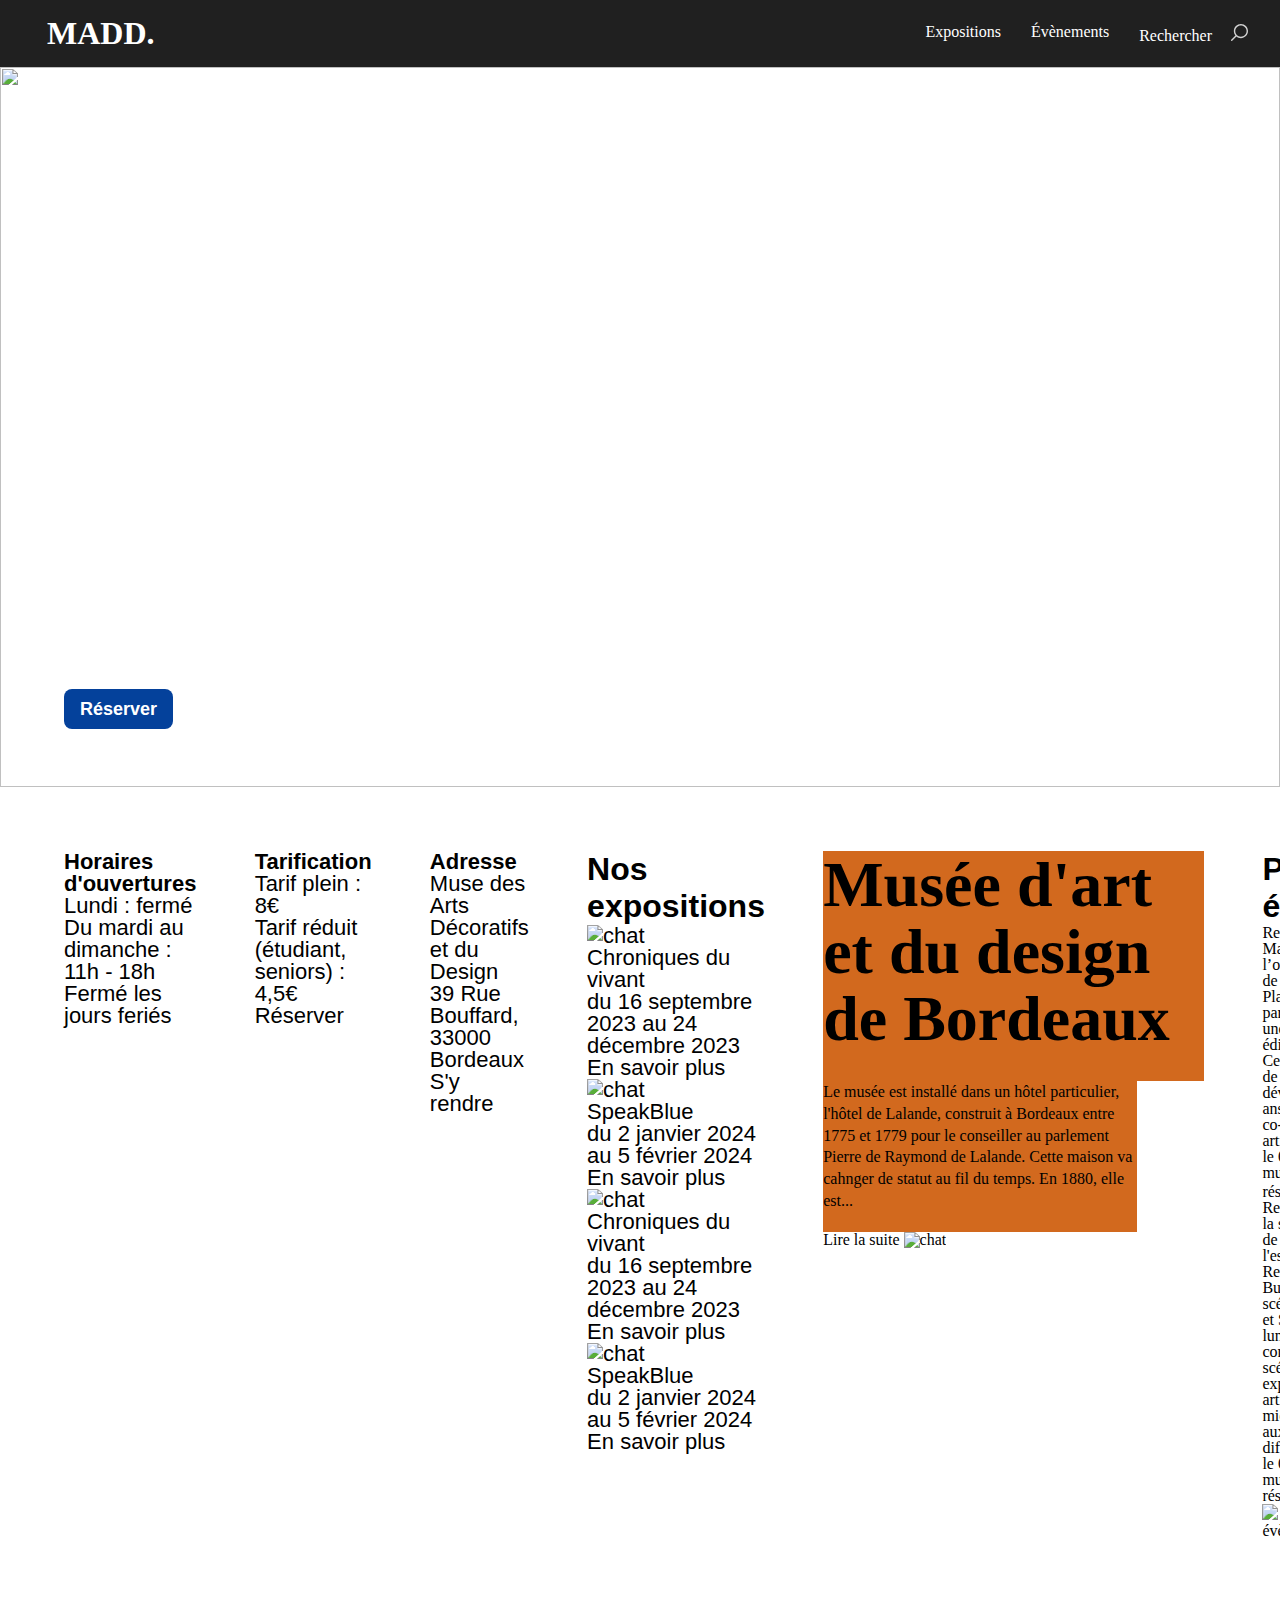
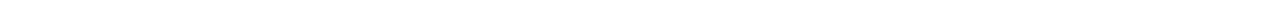
==== index.html @ 05d5d0ba "Création du repo github et upload des fichiers" ====
<!DOCTYPE html>
<html lang="fr">
<head>
    <meta charset="UTF-8">
    <meta name="viewport" content="width=device-width, initial-scale=1.0">
    <link rel="stylesheet" href="reset.css">
    <link rel="stylesheet" href="system.css">
    <link rel="stylesheet" href="style.css">
    <title>MADD Bordeaux</title>
</head>
<body>
    <main>
        <div w3-include-html="header.html"></div>
        <section>
            <div>
                <ul>
                    <li>
                        <div class="head-slider">
                            <img src="http://placekitten.com/1440/738" alt="">
                                <div class="head-text">
                                    <h2>Exposition Chroniques du vivant</h2>
                                    <p class="sub">Du 10 septembre au 24 décembre 2023</p>
                                    <a href="/resa/chroniques" class="main-cta">
                                        Réserver</a>
                                    <a href="/expo/chroniques" class="transparent-cta">
                                        En savoir plus</a>
                                </div>
                        </div>
                    </li>
                </ul>
            </div>
        </section>
        <div class="info">
            <div>
                <h3>Horaires d'ouvertures</h3>
                <ul>
                    <li>Lundi : fermé</li>
                    <li>Du mardi au dimanche : 11h - 18h</li>
                    <li>Fermé les jours feriés</li>
                </ul>
            </div>
            <div>
            <h3>Tarification</h3>
                <ul>
                    <li>Tarif plein : 8€</li>
                    <li>Tarif réduit (étudiant, seniors) : 4,5€</li>
                    <li> 
                        <a href="http://google.com">Réserver</a>
                    </li>
                </ul>
            </div>
            <div>
            <h3>Adresse</h3>
            <ul>
                <li>Muse des Arts Décoratifs et du Design</li>
                <li>39 Rue Bouffard, 33000 Bordeaux</li>
                <li> 
                    <a href="https://google.com">S'y rendre</a>
                </li>
            </ul>
        </div>
        <section>
            <h2>Nos expositions</h2>
            <ul>
                <li class="expo-card">
                    <img src="http://placekitten.com/200/300" alt="chat">
                    <h3>Chroniques du vivant</h3>
                    <p>du 16 septembre 2023 au 24 décembre 2023</p>
                    <a href="google.com">En savoir plus</a>
                </li>
                <li class="expo-card">
                    <img src="http://placekitten.com/200/300" alt="chat">
                    <h3>SpeakBlue</h3>
                    <p>du 2 janvier 2024 au 5 février 2024</p>
                    <a href="google.com">En savoir plus</a>
                </li>
                <li class="expo-card">
                    <img src="http://placekitten.com/200/300" alt="chat">
                    <h3>Chroniques du vivant</h3>
                    <p>du 16 septembre 2023 au 24 décembre 2023</p>
                    <a href="google.com">En savoir plus</a>
                </li>
                <li class="expo-card">
                    <img src="http://placekitten.com/200/300" alt="chat">
                    <h3>SpeakBlue</h3>
                    <p>du 2 janvier 2024 au 5 février 2024</p>
                    <a href="google.com">En savoir plus</a>
                    <br>
                </li>
            </ul>
        </section>
        <section>
            <div class="boitemusee">
                <h2 class="titreinfomusee">Musée d'art et du design de Bordeaux</h2>
                <p class="infomusee"> Le musée est installé dans un hôtel particulier, l'hôtel de Lalande, construit à Bordeaux entre 1775 et 1779 pour le conseiller au parlement Pierre de Raymond de Lalande. Cette maison va cahnger de statut au fil du temps. En 1880, elle est...</p>
                <a href="MADD.html">Lire la suite</a>
                <img src="http://placekitten.com/300/300" alt="chat">
            </div>
        </section>
        <section>
            <h2>Prochains évènements</h2>
            <article>
                <h3>Rencontre avec Claire Malrieux et Sara Dufour à l’occasion de l’installation de l’exposition Speak Blue</h3>
                <p>Placée au cœur de l’hôtel particulier, SpeakBlue est une œuvre vocale, un outil éditorial et performatif. Cette première version bêta de l’œuvre sera nourrie et développée pendant deux ans de collaboration et de co-production entre les artistes et le madd-bordeaux.</p>
                <p>le 02/01/2024 à 18h00 au musée</p>
                <a href="/reservation">réservation</a>
                <img src="/assets/image/Rectangle_22.png">
            </article>
            <article>
                <h3>Retour sur la conception de la scénographie immersive de l'exposition Nanda Vigo, l'espace intérieur</h3>
                <p>Rencontre avec Bérengère Bussioz, designer et scénographe de l'exposition et Serge Damon, concepteur lumière. Ils raconteront comment ils ont abordé la scénographie de cette exposition dédiée à cette artiste, afin de transcrire au mieux le propos scientifique aux visiteurs et les difficultés rencontrées.</p>
                <p>le 04/03/2024 à 19h00 au musée</p>
                <a href="/reservation">réservation</a>
            </article>
            <img src="/assets/image/Rectangle_23.png">
            <a href="/autre-evenements" class="voir-plus">Voir les autres évènements</a>
        </section>      
        <!-- <object data="header.html"></object> -->
        <div w3-include-html="footer.html"></div>
    </main>
</body>
<script>
    function includeHTML() {
      var z, i, elmnt, file, xhttp;
      /* Loop through a collection of all HTML elements: */
      z = document.getElementsByTagName("*");
      for (i = 0; i < z.length; i++) {
        elmnt = z[i];
        /*search for elements with a certain atrribute:*/
        file = elmnt.getAttribute("w3-include-html");
        if (file) {
          /* Make an HTTP request using the attribute value as the file name: */
          xhttp = new XMLHttpRequest();
          xhttp.onreadystatechange = function() {
            if (this.readyState == 4) {
              if (this.status == 200) {elmnt.innerHTML = this.responseText;}
              if (this.status == 404) {elmnt.innerHTML = "Page not found.";}
              /* Remove the attribute, and call this function once more: */
              elmnt.removeAttribute("w3-include-html");
              includeHTML();
            }
          }
          xhttp.open("GET", file, true);
          xhttp.send();
          /* Exit the function: */
          return;
        }
      }
    }
    window.addEventListener("load", (event) => {
  includeHTML()
});

    </script>
</html>
---- system.css ----
@font-face{
    font-family: 'Helvetica';
    font-weight: 700;
    src: url('fonts/Helvetica-Bold.woff2') format('woff2');
}
@font-face{
    font-family: 'Helvetica';
    font-weight: 300;
    src: url('fonts/helvetica-light-587ebe5a59211.woff2') format('woff2');
}

@font-face {
    font-family: 'Playfair Display';
    font-weight: 700;
    src: url('fonts/PlayfairDisplay-Bold.woff2') format('woff2');
}
@font-face {
    font-family: 'Playfair Display';
    font-weight: 400;
    src: url('fonts/PlayfairDisplay-Regular.woff2');
}

:root {
--h1: bold 48px 'Playfair Display';

--h2: bold 32px 'Helvetica';

--h3: regular 24px 'Playfair Display';
    
--h4primary: 24px 'Playfair Display'; 

--h4secondary: 24px 'Helvetica';

--paragraph: light 18px 'Helvetica';

--sub: 30px 'Helvetica light';

--header: #1E1E1E;

--footer: #FFF;

--hover: #04419B;
}

h1 {
    font: var(--h1);
}

h2 {
    font: var(--h2);
}

h3 {
    font: var(--h3);
}

h4 {
    font: var(--h4primary);
}

p {
    font: var(--paragraph);
}

.sub {
    font: var(--sub);
}

header {
    background-color: var(--header);
}

footer {
    display: flex;
    padding: 64px 258px 64px 64px;
    gap: 58.25px;
    flex-direction: row;
    .colonne1 h3 {
        font-family: 'Helvetica';
        font-size: 22px;
        font-weight: 700;
    }
    .colonne2 h3 {
        font-family: 'Helvetica';
        font-size: 22px;
        font-weight: 700;
    }
    .colonne3 h3 {
        font-family: 'Helvetica';
        font-size: 22px;
        font-weight: 700;
    }
    .colonne4 h3 {
        font-family: 'Helvetica';
        font-size: 22px;
        font-weight: 700;
    }
}

footer nav {
    font-family: 'Helvetica';
    font-size: 18px;
    font-weight: 400;
    display:flex;
    flex-direction:raw;
    gap: 58.25px;
    grid-template-rows:16px,16px,16px,16px,16px,16px,16px,16px,16px,16px,16px,16px;
}
footer a {
    text-decoration: none;
    color:black;
}

footer a:hover {
    text-decoration: underline;
}
  
footer a:active {
    text-decoration: underline;
 }
  
footer nav div {
    display:flex;
    flex-direction: column;
}

.main-logo{
    font-family: 'Playfair Display';
    font-size: 32px;
    font-style: normal;
    font-weight: 700;
    line-height: normal;
}
/* BOUTTONS */
.main-cta {
    padding: 10px 16px;
    margin-right: 16px;
    background-color: var(--hover);
    border-radius: 8px;
    color:white;
    text-decoration: none;
    font-family:Helvetica;
    font-weight:700;
    font-size:18px;
    line-height:150%;
}
.transparent-cta {
    padding:10px 16px;
    border-radius:8px;
    color:white;
    text-decoration: none;
    font-family: Helvetica;
    font-weight:400px;
    border: 2px solid var(--footer)
}
---- style.css ----
body {
    font-family: Helvetica Light;
    background-color: var(--footer);
}
/*le slideshow d'accueil*/
.head-slider {
    position:relative;
    height: 80vh;
    display:flex;
    align-items:end;
}
.head-slider img {
    position:absolute;
    width: 100%;
    height:100%;
    object-fit: cover;
}
.head-text {
    z-index: 2;
    position: relative;
    color: white;
    padding: 64px;
}
.head-text h2 {
    font:var(--h1);
    margin-bottom:8px;
}
.head-text .sub {
    margin-bottom:32px;
}

/* FOOTER ICI */
.logo {
    color: #000;
    text-align: left;
    font-family: Playfair Display;
    font-size: 32px;
    font-style: normal;
    font-weight: 700;
    line-height: normal;
    }

    /* tarif */

.info {
    display: flex;
    padding: 64px 174px 64px 64px;   
    gap: 58.25px;
    flex-direction: row;

}

.info div h3 {
    font-family: 'Helvetica';
    font-size: 22px;
    font-weight: 700;
    flex-direction: row
}

.info li {
    font-family: 'Helvetica';
    font-size: 22px;
    font-weight: 400;
    flex-direction: column
}

.info a {
    text-decoration: none;
    color:black;
}



    /* Suppression des marges et des bords pour html et body */
html,
body {
    padding: 0;
    margin: 0;
}
/* Définition d'un container pour gérer l'affichage */
.container {
    overflow: hidden;
    /* Cache les éléments qui dépassent du container */
}

/* header ICI */
header {
    background-color: #202020;
    padding-left: 32px;
    padding-right: 32px;
}

header nav{
    display: flex;
    justify-content: space-between;
    align-items: center;
}

header nav ul {
    display: flex;
}

header nav a {
    color: white;
    text-decoration: none;
    margin: 15px;
}

header a:hover {
    text-decoration: underline;
}
  
header a:active {
    text-decoration: underline;
 }

.main-logo:hover {
    text-decoration: none;
}

.main-logo:active {
    text-decoration: none;
}

/*fin header  */

/*Encart presentation du musee*/
.titreinfomusee {
    width: 381px;
    height: 230px;
    flex-shrink: 0;
    color: #000;
    font-family: Playfair Display;
    font-size: 64px;
    font-style: normal;
    font-weight: 700;
    line-height: 105.3%;
    background-color: chocolate;
}

.infomusee{
    width: 314px;
    height: 151px;
    flex-shrink: 0;
    overflow: hidden;
    color: #000;
    text-overflow: ellipsis;
    font-family: Helvetica Light;
    font-size: 16px;
    font-style: normal;
    font-weight: 400;
    line-height: 136.8%;
    background-color: chocolate;
}
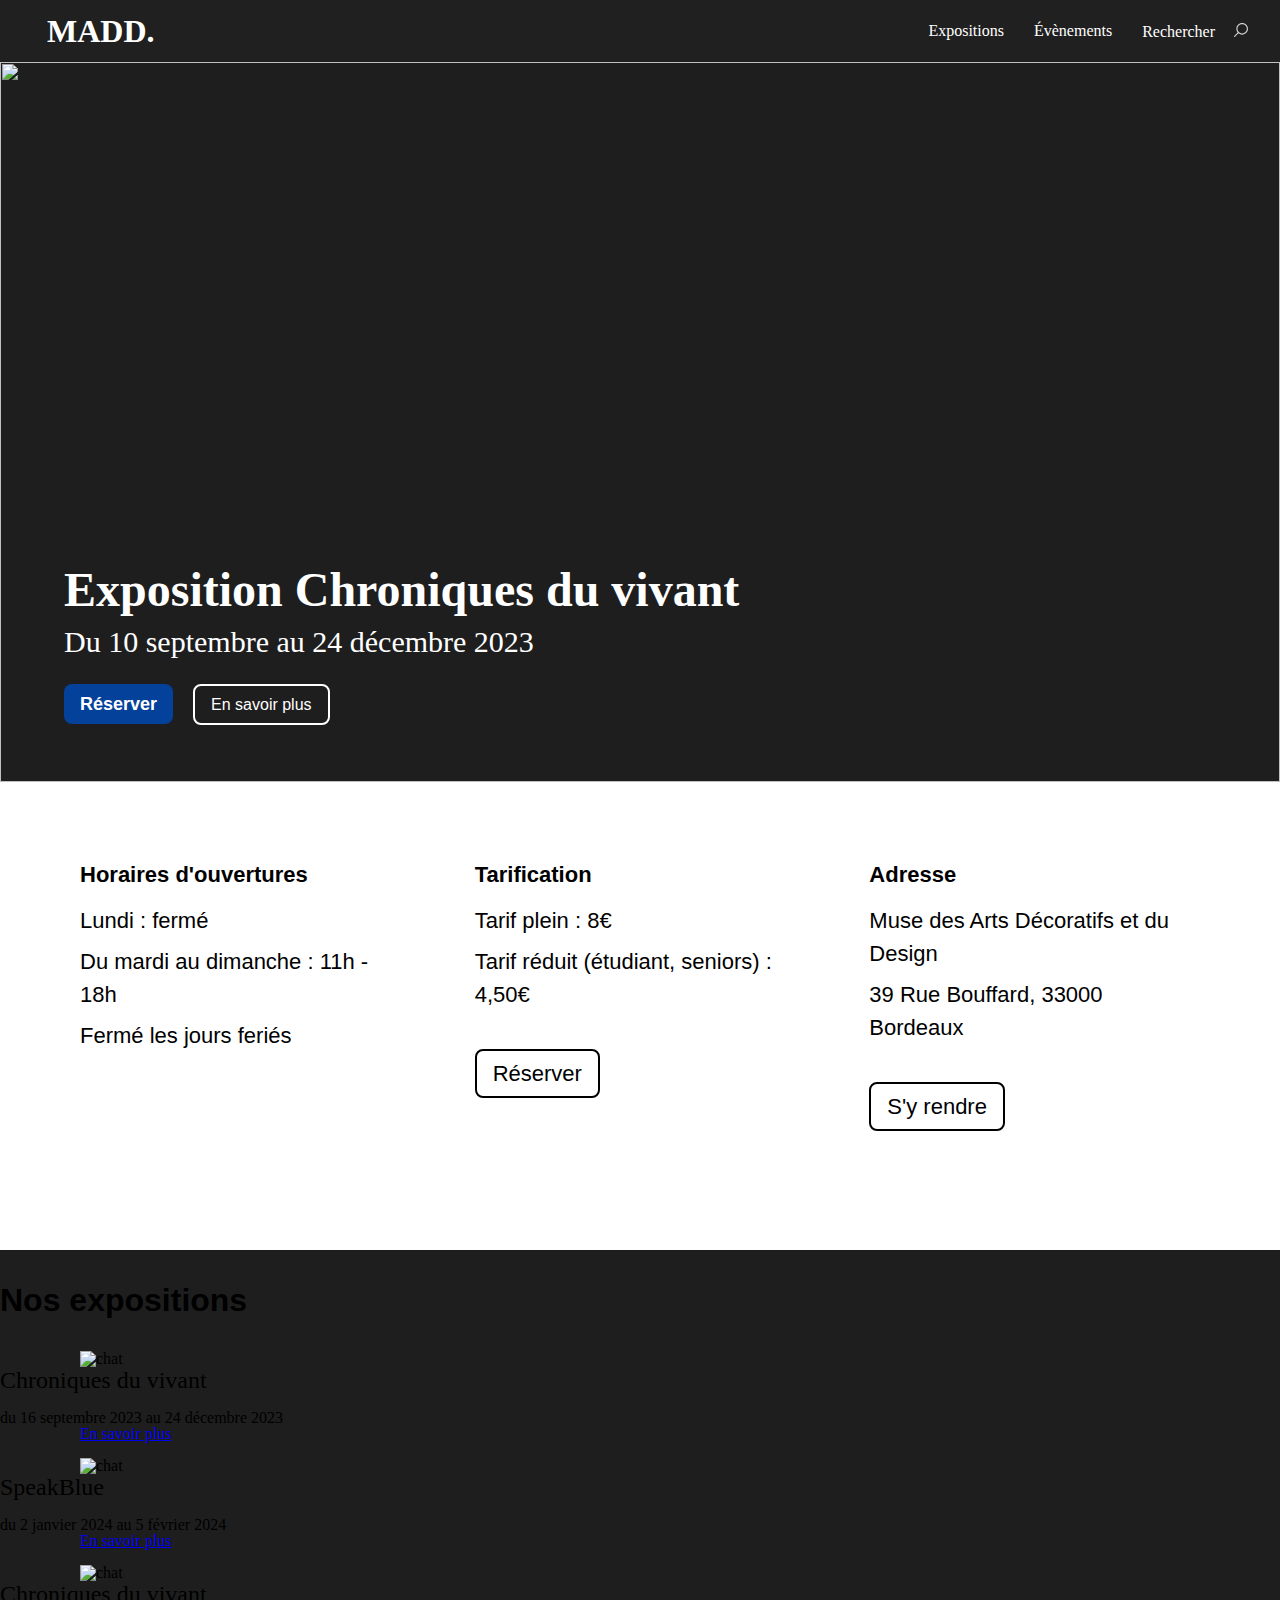
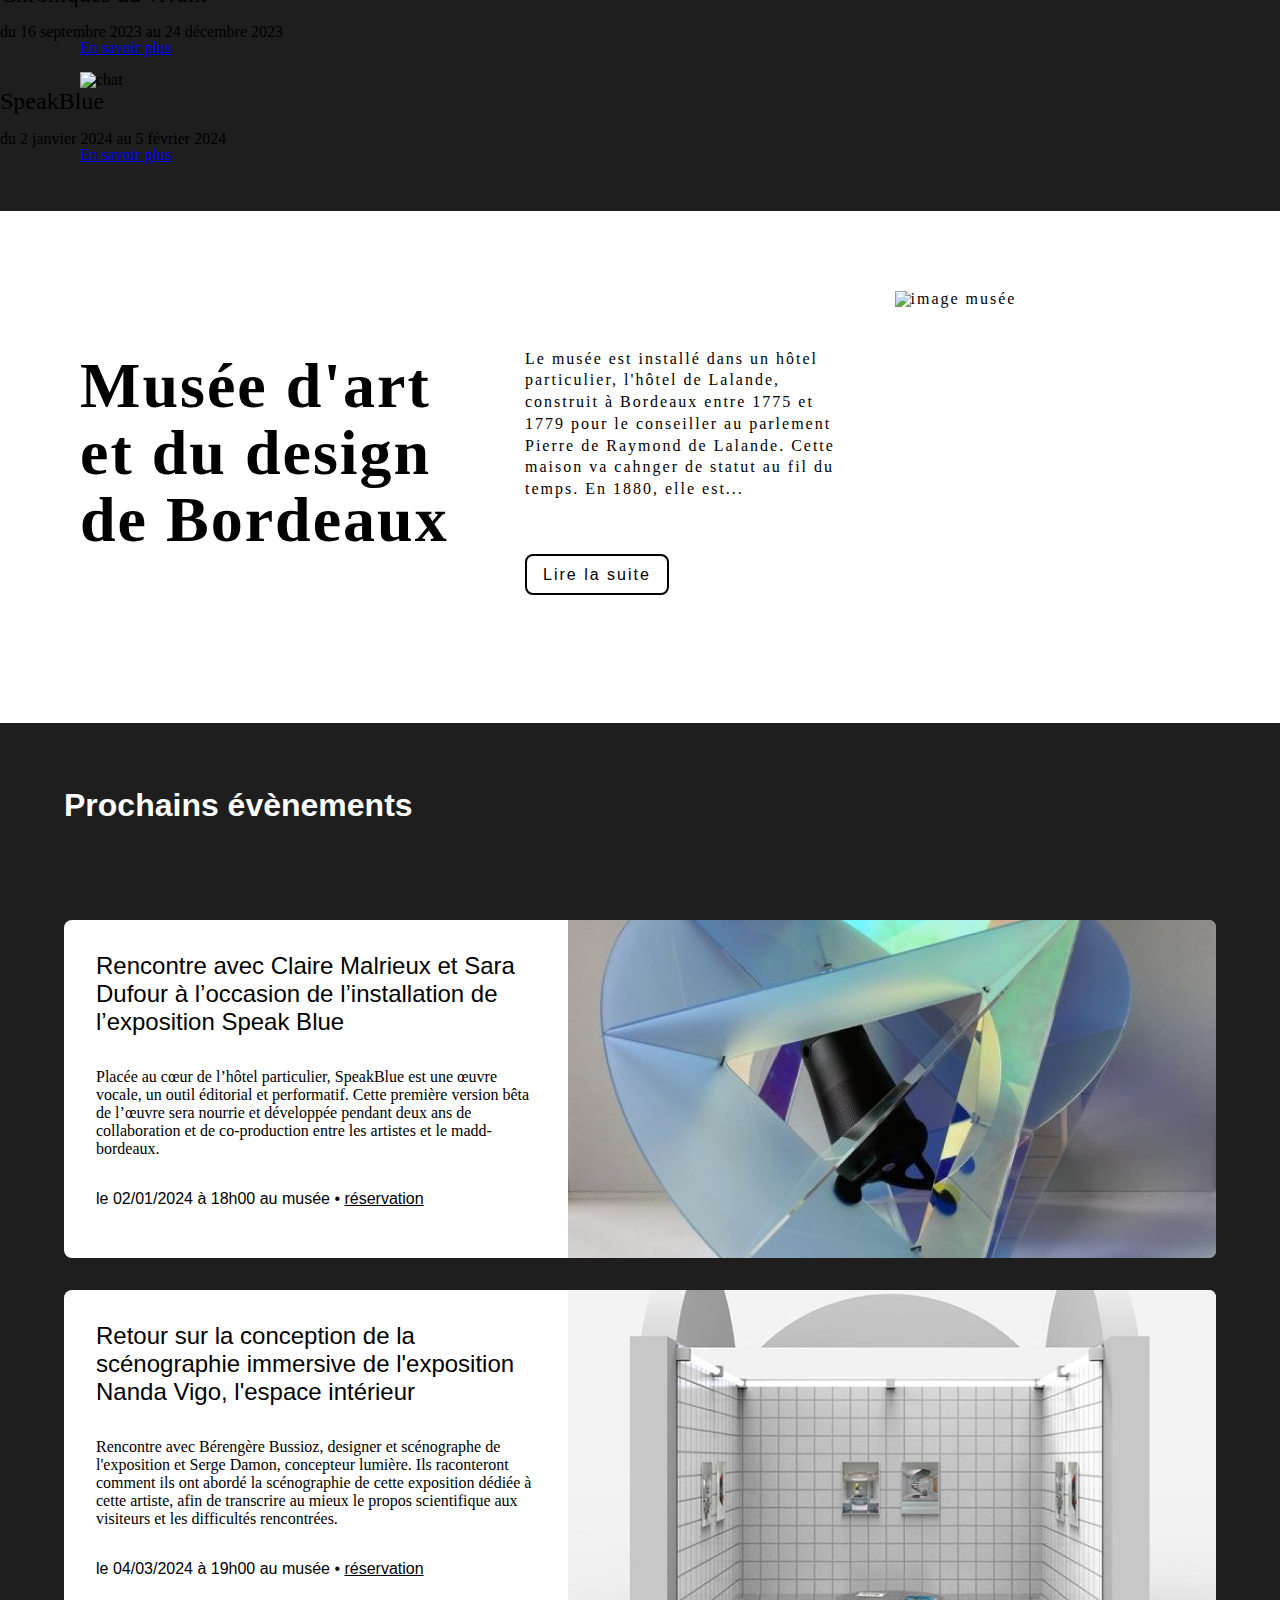
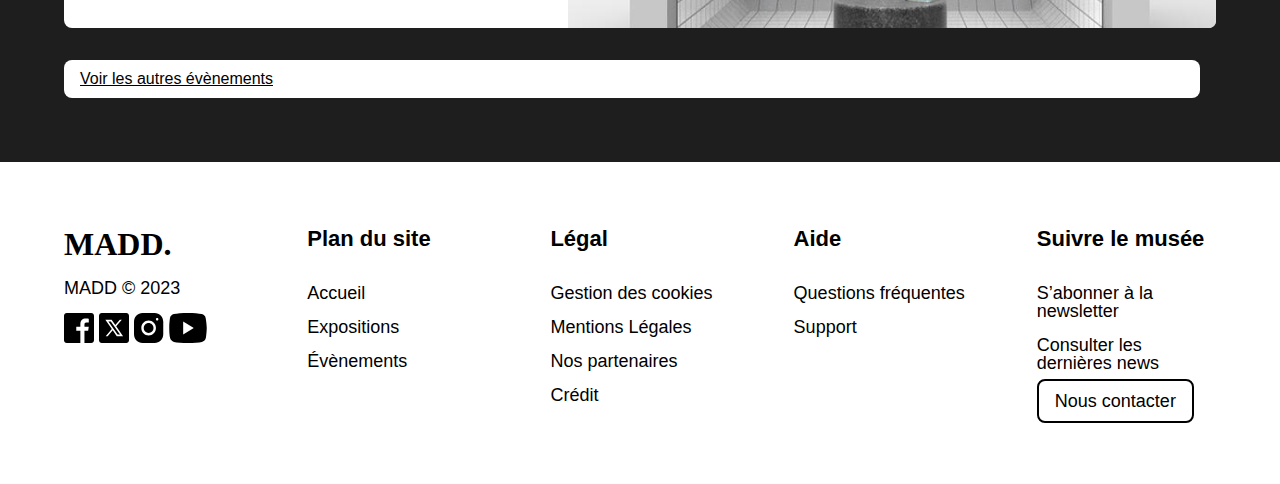
==== commit 8dc66e58: "updated files" ====
--- a/index.html
+++ b/index.html
@@ -30,8 +30,8 @@
                 </ul>
             </div>
         </section>
-        <div class="info">
-            <div>
+    <section class="info">
+            <div class="info-div1">
                 <h3>Horaires d'ouvertures</h3>
                 <ul>
                     <li>Lundi : fermé</li>
@@ -39,82 +39,95 @@
                     <li>Fermé les jours feriés</li>
                 </ul>
             </div>
-            <div>
+            <div class="info-div2">
             <h3>Tarification</h3>
                 <ul>
                     <li>Tarif plein : 8€</li>
-                    <li>Tarif réduit (étudiant, seniors) : 4,5€</li>
+                    <li>Tarif réduit (étudiant, seniors) : 4,50€</li>
                     <li> 
-                        <a href="http://google.com">Réserver</a>
+                        <a href="http://google.com" class="secondary-cta">Réserver</a>
                     </li>
                 </ul>
             </div>
-            <div>
+            <div class="info-div3">
             <h3>Adresse</h3>
             <ul>
                 <li>Muse des Arts Décoratifs et du Design</li>
                 <li>39 Rue Bouffard, 33000 Bordeaux</li>
                 <li> 
-                    <a href="https://google.com">S'y rendre</a>
+                    <a href="https://google.com" class="secondary-cta">S'y rendre</a>
                 </li>
             </ul>
         </div>
-        <section>
-            <h2>Nos expositions</h2>
-            <ul>
-                <li class="expo-card">
-                    <img src="http://placekitten.com/200/300" alt="chat">
-                    <h3>Chroniques du vivant</h3>
-                    <p>du 16 septembre 2023 au 24 décembre 2023</p>
-                    <a href="google.com">En savoir plus</a>
-                </li>
-                <li class="expo-card">
-                    <img src="http://placekitten.com/200/300" alt="chat">
-                    <h3>SpeakBlue</h3>
-                    <p>du 2 janvier 2024 au 5 février 2024</p>
-                    <a href="google.com">En savoir plus</a>
-                </li>
-                <li class="expo-card">
-                    <img src="http://placekitten.com/200/300" alt="chat">
-                    <h3>Chroniques du vivant</h3>
-                    <p>du 16 septembre 2023 au 24 décembre 2023</p>
-                    <a href="google.com">En savoir plus</a>
-                </li>
-                <li class="expo-card">
-                    <img src="http://placekitten.com/200/300" alt="chat">
-                    <h3>SpeakBlue</h3>
-                    <p>du 2 janvier 2024 au 5 février 2024</p>
-                    <a href="google.com">En savoir plus</a>
-                    <br>
-                </li>
-            </ul>
-        </section>
-        <section>
+    </section>
+</section>
+        <section>
+                <h2>Nos expositions</h2>
+                <ul>
+                    <li class="expo-card">
+                        <img src="http://placekitten.com/200/300" alt="chat">
+                        <h3>Chroniques du vivant</h3>
+                        <p>du 16 septembre 2023 au 24 décembre 2023</p>
+                        <a href="google.com">En savoir plus</a>
+                    </li>
+                    <li class="expo-card">
+                        <img src="http://placekitten.com/200/300" alt="chat">
+                        <h3>SpeakBlue</h3>
+                        <p>du 2 janvier 2024 au 5 février 2024</p>
+                        <a href="google.com">En savoir plus</a>
+                    </li>
+                    <li class="expo-card">
+                        <img src="http://placekitten.com/200/300" alt="chat">
+                        <h3>Chroniques du vivant</h3>
+                        <p>du 16 septembre 2023 au 24 décembre 2023</p>
+                        <a href="google.com">En savoir plus</a>
+                    </li>
+                    <li class="expo-card">
+                        <img src="http://placekitten.com/200/300" alt="chat">
+                        <h3>SpeakBlue</h3>
+                        <p>du 2 janvier 2024 au 5 février 2024</p>
+                        <a href="google.com">En savoir plus</a>
+                        <br>
+                    </li>
+                </ul>
+            </section>
+
+        <section class="musee-presentation">
             <div class="boitemusee">
-                <h2 class="titreinfomusee">Musée d'art et du design de Bordeaux</h2>
-                <p class="infomusee"> Le musée est installé dans un hôtel particulier, l'hôtel de Lalande, construit à Bordeaux entre 1775 et 1779 pour le conseiller au parlement Pierre de Raymond de Lalande. Cette maison va cahnger de statut au fil du temps. En 1880, elle est...</p>
-                <a href="MADD.html">Lire la suite</a>
-                <img src="http://placekitten.com/300/300" alt="chat">
+                <h2>Musée d'art et du design de Bordeaux</h2>
+                <div class="txtmusee">
+                    <p>Le musée est installé dans un hôtel particulier, l'hôtel de Lalande, construit à Bordeaux entre 1775 et 1779 pour le conseiller au parlement Pierre de Raymond de Lalande. Cette maison va cahnger de statut au fil du temps. En 1880, elle est...</p>
+                    <a href="MADD.html" class="secondary-cta">Lire la suite</a>
+                </div>
+                <img src= "sources/imagemusee.svg" alt="image musée">
             </div>
         </section>
+        
+        <!--Evenements-->
         <section>
-            <h2>Prochains évènements</h2>
-            <article>
-                <h3>Rencontre avec Claire Malrieux et Sara Dufour à l’occasion de l’installation de l’exposition Speak Blue</h3>
-                <p>Placée au cœur de l’hôtel particulier, SpeakBlue est une œuvre vocale, un outil éditorial et performatif. Cette première version bêta de l’œuvre sera nourrie et développée pendant deux ans de collaboration et de co-production entre les artistes et le madd-bordeaux.</p>
-                <p>le 02/01/2024 à 18h00 au musée</p>
-                <a href="/reservation">réservation</a>
-                <img src="/assets/image/Rectangle_22.png">
-            </article>
-            <article>
-                <h3>Retour sur la conception de la scénographie immersive de l'exposition Nanda Vigo, l'espace intérieur</h3>
-                <p>Rencontre avec Bérengère Bussioz, designer et scénographe de l'exposition et Serge Damon, concepteur lumière. Ils raconteront comment ils ont abordé la scénographie de cette exposition dédiée à cette artiste, afin de transcrire au mieux le propos scientifique aux visiteurs et les difficultés rencontrées.</p>
-                <p>le 04/03/2024 à 19h00 au musée</p>
-                <a href="/reservation">réservation</a>
-            </article>
-            <img src="/assets/image/Rectangle_23.png">
-            <a href="/autre-evenements" class="voir-plus">Voir les autres évènements</a>
+            <div class="evenements">
+                <h2 class=>Prochains évènements</h2>
+                <div class="ev">
+                    <div class="ev-text">
+                        <h3>Rencontre avec Claire Malrieux et Sara Dufour à l’occasion de l’installation de l’exposition Speak Blue</h3>
+                        <p>Placée au cœur de l’hôtel particulier, SpeakBlue est une œuvre vocale, un outil éditorial et performatif. Cette première version bêta de l’œuvre sera nourrie et développée pendant deux ans de collaboration et de co-production entre les artistes et le madd-bordeaux.</p>
+                        <h4>le 02/01/2024 à 18h00 au musée • <a href="/reservation">réservation</a></h4>
+                    </div>
+                    <img src="sources/event1.png">
+                </div>
+                <div class="ev">
+                    <div class="ev-text">
+                        <h3>Retour sur la conception de la scénographie immersive de l'exposition Nanda Vigo, l'espace intérieur</h3>
+                        <p>Rencontre avec Bérengère Bussioz, designer et scénographe de l'exposition et Serge Damon, concepteur lumière. Ils raconteront comment ils ont abordé la scénographie de cette exposition dédiée à cette artiste, afin de transcrire au mieux le propos scientifique aux visiteurs et les difficultés rencontrées.</p>
+                        <h4>le 04/03/2024 à 19h00 au musée • <a href="/reservation">réservation</a></h4>
+                    </div>
+                    <img src="sources/event2.png">
+                </div>
+                <a href="/autre-evenements" class="white-cta">Voir les autres évènements</a>
+            </div>
         </section>      
+        <!--Fin evenements-->
+
         <!-- <object data="header.html"></object> -->
         <div w3-include-html="footer.html"></div>
     </main>
--- a/system.css
+++ b/system.css
@@ -25,7 +25,7 @@
 
 --h2: bold 32px 'Helvetica';
 
---h3: regular 24px 'Playfair Display';
+--h3: normal 24px 'Playfair Display';
     
 --h4primary: 24px 'Playfair Display'; 
 
@@ -70,31 +70,17 @@
     background-color: var(--header);
 }
 
+
+
+
+
+
+/* FOOTER ICI */
+
 footer {
-    display: flex;
-    padding: 64px 258px 64px 64px;
-    gap: 58.25px;
-    flex-direction: row;
-    .colonne1 h3 {
-        font-family: 'Helvetica';
-        font-size: 22px;
-        font-weight: 700;
-    }
-    .colonne2 h3 {
-        font-family: 'Helvetica';
-        font-size: 22px;
-        font-weight: 700;
-    }
-    .colonne3 h3 {
-        font-family: 'Helvetica';
-        font-size: 22px;
-        font-weight: 700;
-    }
-    .colonne4 h3 {
-        font-family: 'Helvetica';
-        font-size: 22px;
-        font-weight: 700;
-    }
+    margin-top:64px;
+    padding: 64px 64px 64px 64px;
+    background-color: white;
 }
 
 footer nav {
@@ -102,26 +88,50 @@
     font-size: 18px;
     font-weight: 400;
     display:flex;
-    flex-direction:raw;
-    gap: 58.25px;
-    grid-template-rows:16px,16px,16px,16px,16px,16px,16px,16px,16px,16px,16px,16px;
+    justify-content:space-between;
+    gap:64px;
+    flex-wrap: wrap;
 }
+
+footer nav div {
+    flex:1;
+    min-width:150px;
+}
+
+.colonne0{
+    display:flex;
+    flex-direction:column;
+    gap:16px;
+}
+
+footer h3 {
+    font-family: 'Helvetica';
+    font-size: 22px;
+    font-weight: 700;
+    margin-bottom:32px;
+}
+
 footer a {
     text-decoration: none;
     color:black;
 }
 
+footer li {
+    text-decoration: none;
+    color:black;
+    margin-bottom:16px;
+}
 footer a:hover {
     text-decoration: underline;
 }
   
 footer a:active {
     text-decoration: underline;
- }
-  
-footer nav div {
-    display:flex;
+}
+
+footer a secondary-cta {
     flex-direction: column;
+    padding-top: 64px;
 }
 
 .main-logo{
@@ -129,8 +139,8 @@
     font-size: 32px;
     font-style: normal;
     font-weight: 700;
-    line-height: normal;
 }
+
 /* BOUTTONS */
 .main-cta {
     padding: 10px 16px;
@@ -152,4 +162,28 @@
     font-family: Helvetica;
     font-weight:400px;
     border: 2px solid var(--footer)
+}
+
+.secondary-cta {
+    padding: 10px 16px;
+    border-radius: 8px;
+    color:black;
+    text-decoration: none;
+    font-weight:400;
+    line-height: 150%;
+    border: 2px solid black;
+    font-family: Helvetica;
+}
+
+.white-cta {
+    padding: 10px 16px;
+    margin-right: 16px;
+    background-color: white ;
+    border-radius: 8px;
+    color:rgb(0, 0, 0);
+    text-decoration: none;
+    font-family:Helvetica;
+    font-weight:700;
+    font-size:18px;
+    line-height:150%;
 }--- a/style.css
+++ b/style.css
@@ -1,7 +1,27 @@
+/*Fond*/
 body {
     font-family: Helvetica Light;
     background-color: var(--footer);
-}
+    background-color: #1E1E1E;
+    /* display: grid;
+    grid-template-columns: 64px repeat(6, 1fr) 64px;
+    grid-template-rows: 1fr;
+    grid-column-gap: 16px; */
+    /*Background de la page test*/
+}
+.info{
+    background: #ffffff;
+    border: 0px;
+    border-radius: 0px;
+    color: #000;
+    padding: 80px;
+    outline: none;
+    cursor: pointer;
+    width: 100%;
+}
+
+/*Fin fond*/
+
 /*le slideshow d'accueil*/
 .head-slider {
     position:relative;
@@ -43,35 +63,42 @@
     /* tarif */
 
 .info {
-    display: flex;
-    padding: 64px 174px 64px 64px;   
-    gap: 58.25px;
-    flex-direction: row;
-
-}
-
+    gap: 64px;
+    display: flex;
+    flex-wrap:wrap;
+    flex-direction:row;
+    justify-content:space-between;
+}
+
+.info div {
+    display:flex;
+    flex-direction:column;
+    gap:16px;
+    flex:1;
+    min-width:300px;
+}
+.info div li{
+    margin-bottom:8px;
+}
 .info div h3 {
     font-family: 'Helvetica';
     font-size: 22px;
     font-weight: 700;
-    flex-direction: row
 }
 
 .info li {
     font-family: 'Helvetica';
     font-size: 22px;
     font-weight: 400;
-    flex-direction: column
-}
-
-.info a {
-    text-decoration: none;
-    color:black;
-}
-
-
-
-    /* Suppression des marges et des bords pour html et body */
+    line-height: 1.5;
+}
+.info li a {
+    line-height: 5;
+    margin-top:16px;
+}
+
+
+/* Suppression des marges et des bords pour html et body */
 html,
 body {
     padding: 0;
@@ -84,16 +111,22 @@
 }
 
 /* header ICI */
-header {
+header{
     background-color: #202020;
     padding-left: 32px;
     padding-right: 32px;
+    /*position: fixed;                   
+    z-index: 3;*/
 }
 
 header nav{
     display: flex;
     justify-content: space-between;
     align-items: center;
+}
+
+header img{
+    width: 14px;
 }
 
 header nav ul {
@@ -125,30 +158,140 @@
 /*fin header  */
 
 /*Encart presentation du musee*/
-.titreinfomusee {
+
+.boitemusee{
+    display: flex;
+    flex-wrap: wrap;
+    gap: 64px;
+    flex:1;
+    background: #ffffff;
+    padding: 80px;
+    letter-spacing: 2px;
+    align-items: center;
+}
+
+.boitemusee div {
+    flex:1;
+    min-width:150px;
+}
+
+.txtmusee{
+    flex-direction: column;
+}
+
+.musee-presentation img{
+    width: 428px;
+    height: 352px;
+    min-width:300px;
+    display:flex;
+    flex:1;
+}
+
+.boitemusee h2 {
     width: 381px;
     height: 230px;
-    flex-shrink: 0;
     color: #000;
     font-family: Playfair Display;
     font-size: 64px;
     font-style: normal;
     font-weight: 700;
     line-height: 105.3%;
-    background-color: chocolate;
-}
-
-.infomusee{
+}
+
+.boitemusee p{
     width: 314px;
     height: 151px;
     flex-shrink: 0;
-    overflow: hidden;
-    color: #000;
     text-overflow: ellipsis;
     font-family: Helvetica Light;
     font-size: 16px;
     font-style: normal;
     font-weight: 400;
     line-height: 136.8%;
-    background-color: chocolate;
-}
+    margin-bottom: 64px;
+}
+
+/*Fin encart presentation du musee*/
+
+
+/* EVENEMENTS */
+
+.evenements{
+    display:flex;
+    flex-direction:column;
+    gap: 32px;
+    margin: 64px 64px 64px 64px;
+}
+.evenements .ev{
+    background-color:var(--footer);
+    display:flex;
+    flex-direction: row;
+    flex-wrap:wrap;
+    border-radius: 8px;
+}
+.ev-text {
+    padding:32px;
+    display:flex;
+    flex-direction: column;
+    gap:32px;
+}
+.ev div{
+    flex:1;
+}
+.ev img{
+    flex:1;
+    object-fit: cover;
+    max-width: 100%;
+}
+.evenements h2 {
+    color: var(--Blanc-criture, #FFF);
+    padding-bottom: 64px;
+    padding-right: 64px;
+}
+
+.evenements h3{
+    font-family: Helvetica;
+    font-style: normal;
+}
+
+.evenements h4{
+    font-family: Helvetica;
+    font-size: 16px;
+    font-weight: 400;
+    font-style: normal;
+}
+
+.evenements a {
+    font-family: Helvetica;
+    font-size: 16px;
+    font-style: normal;
+    font-weight: 400;
+    text-decoration: underline;
+    color: black;
+    line-height: normal; 
+}
+
+.evenements bouton_event {
+    font-family: Helvetica;
+    font-size: 16px;
+    font-style: normal;
+    font-weight: 400;
+    text-decoration: none;
+    line-height: 150%; 
+    display: inline-flex;
+    padding: 10px 16px;
+    justify-content: center;
+    align-items: center;
+    gap: 8px;
+}
+
+.evenements p {
+    color: #000;
+    font-family: Helvetica Light;
+    font-size: 16px;
+    font-style: normal;
+    font-weight: 400;
+    line-height: normal;
+}
+
+/*Fin évênements*/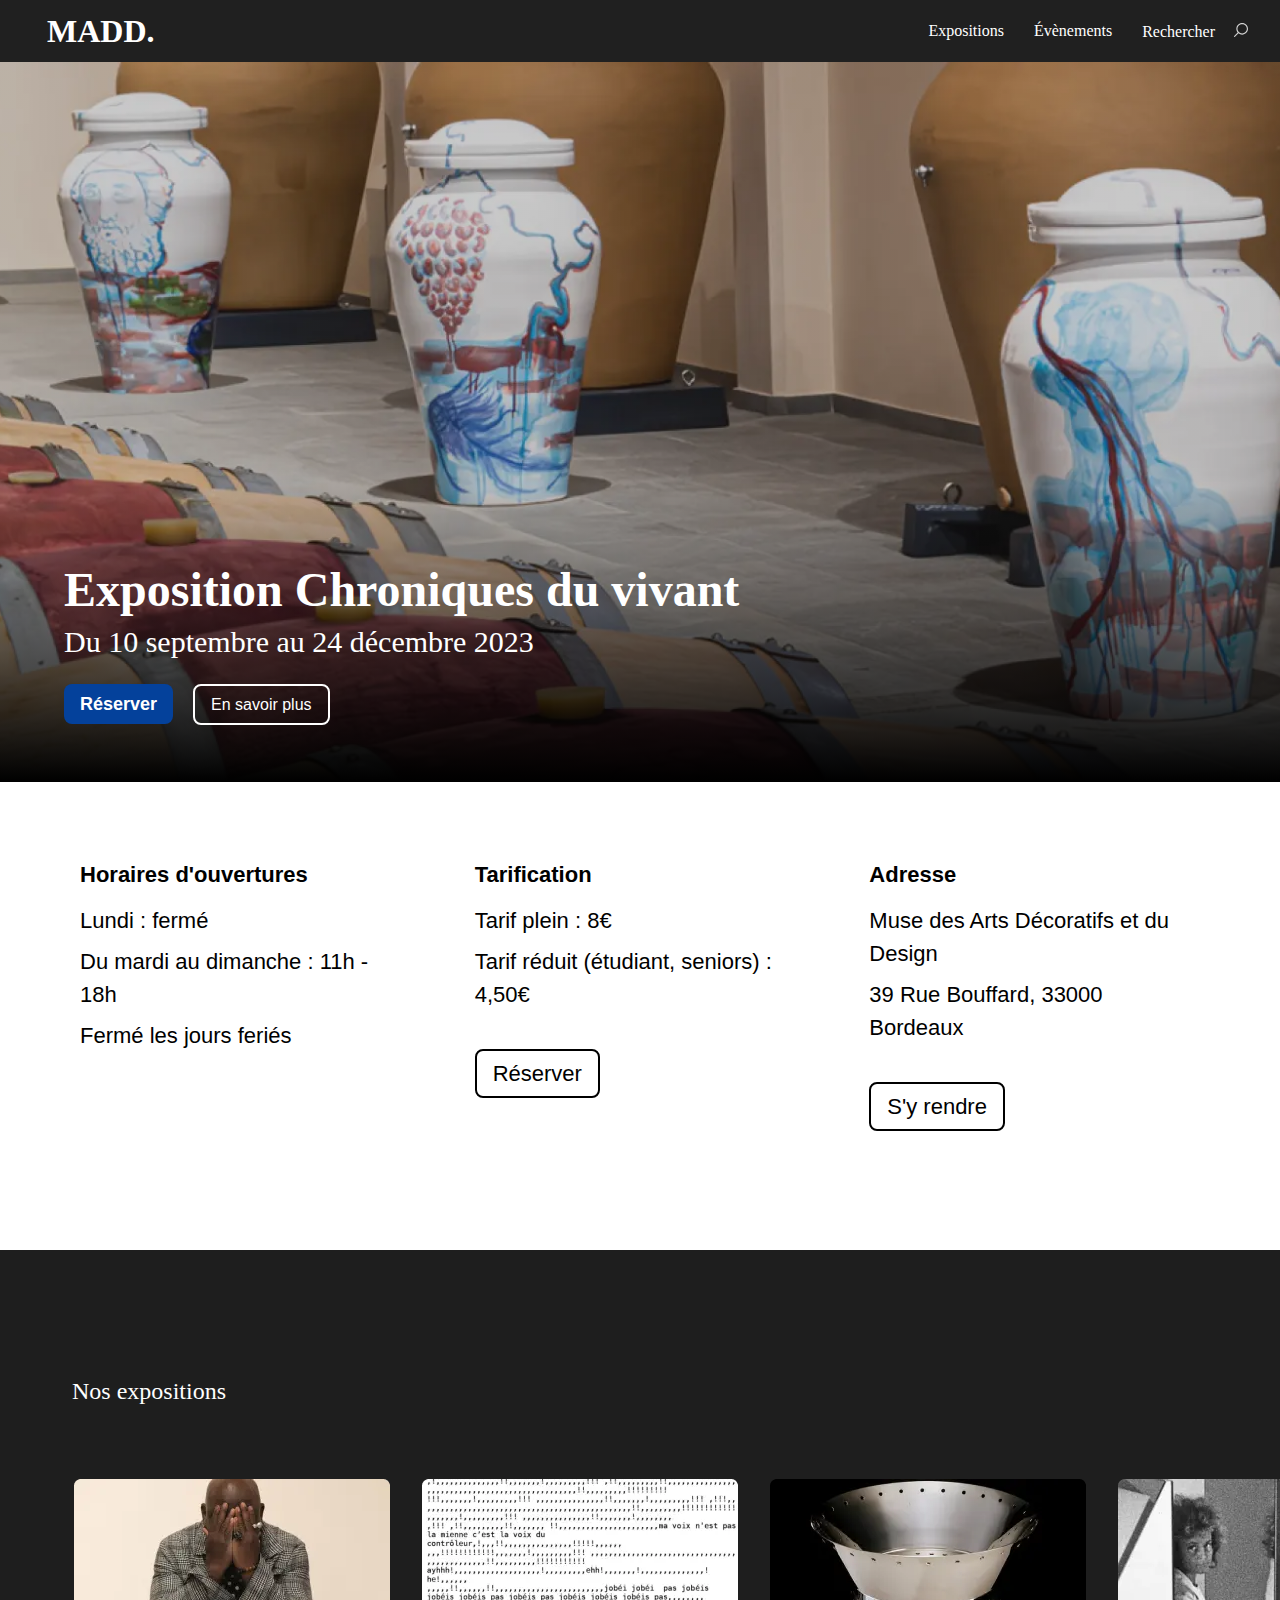
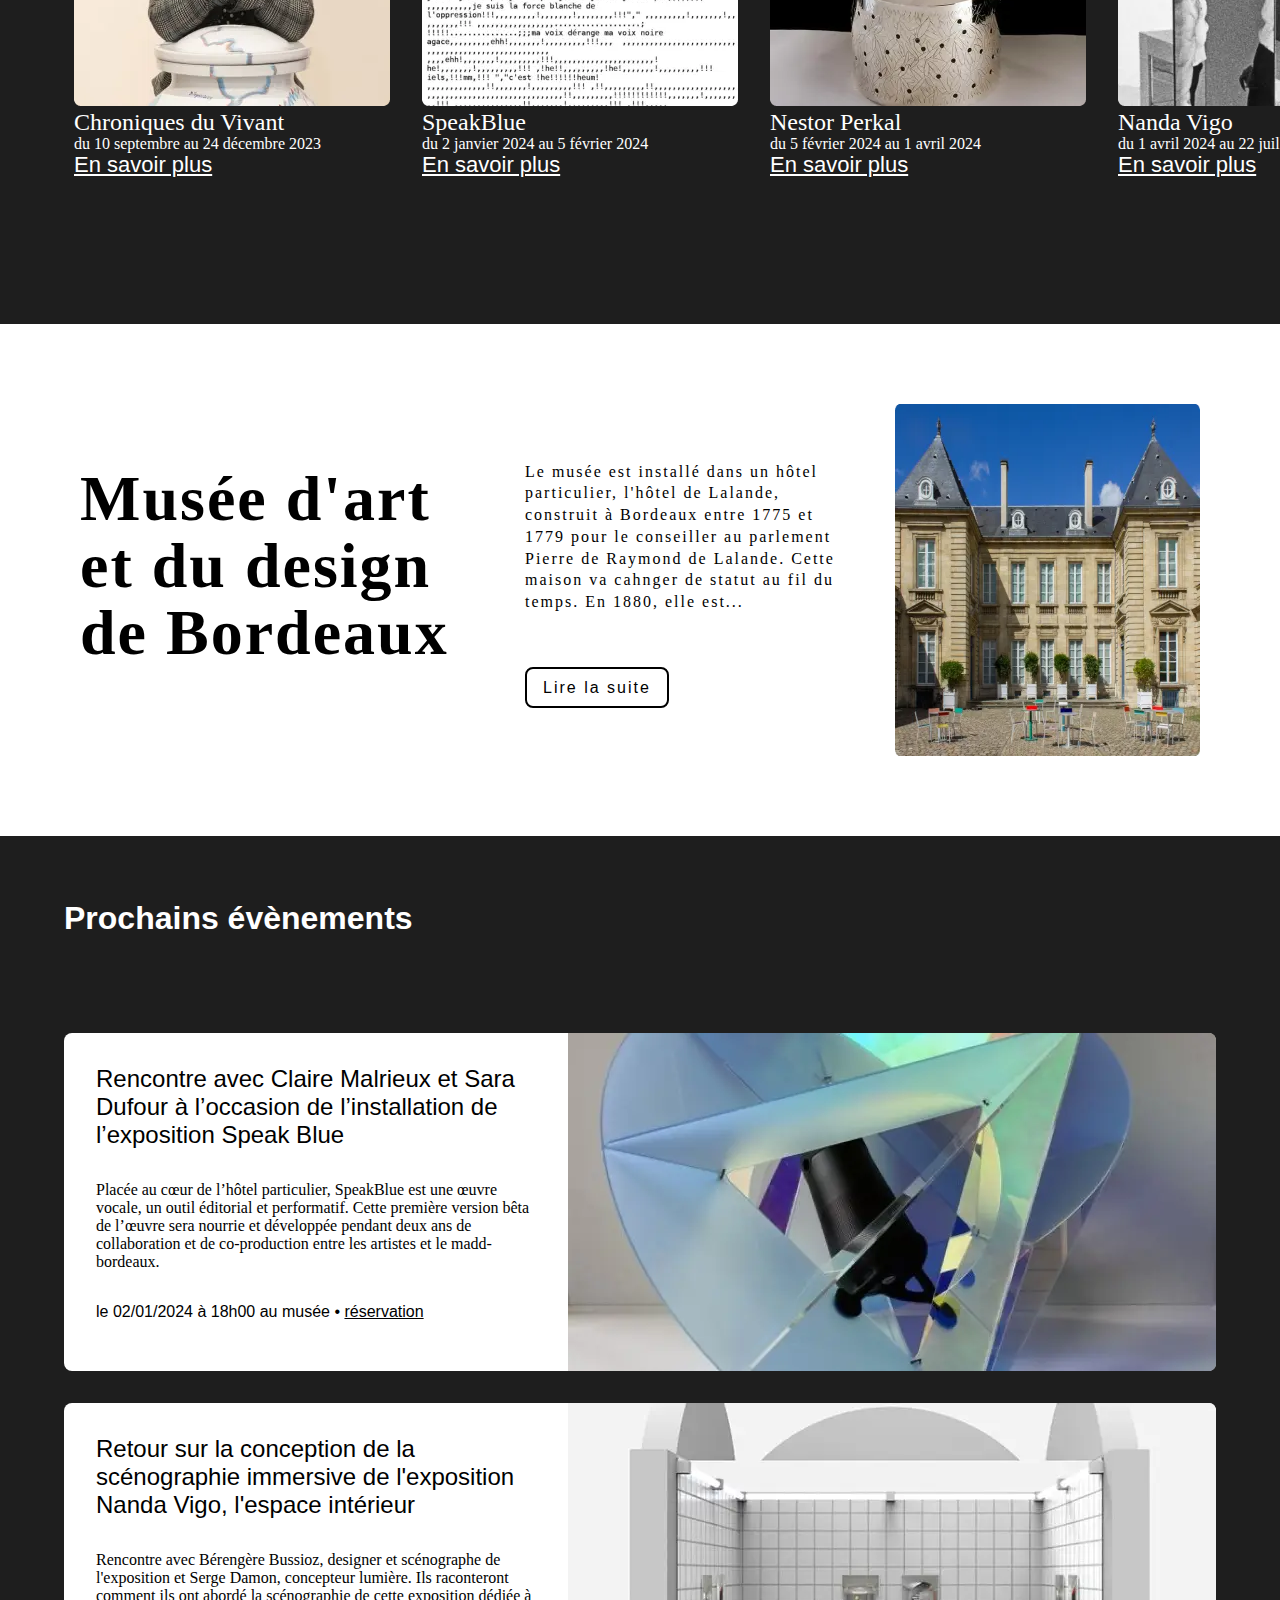
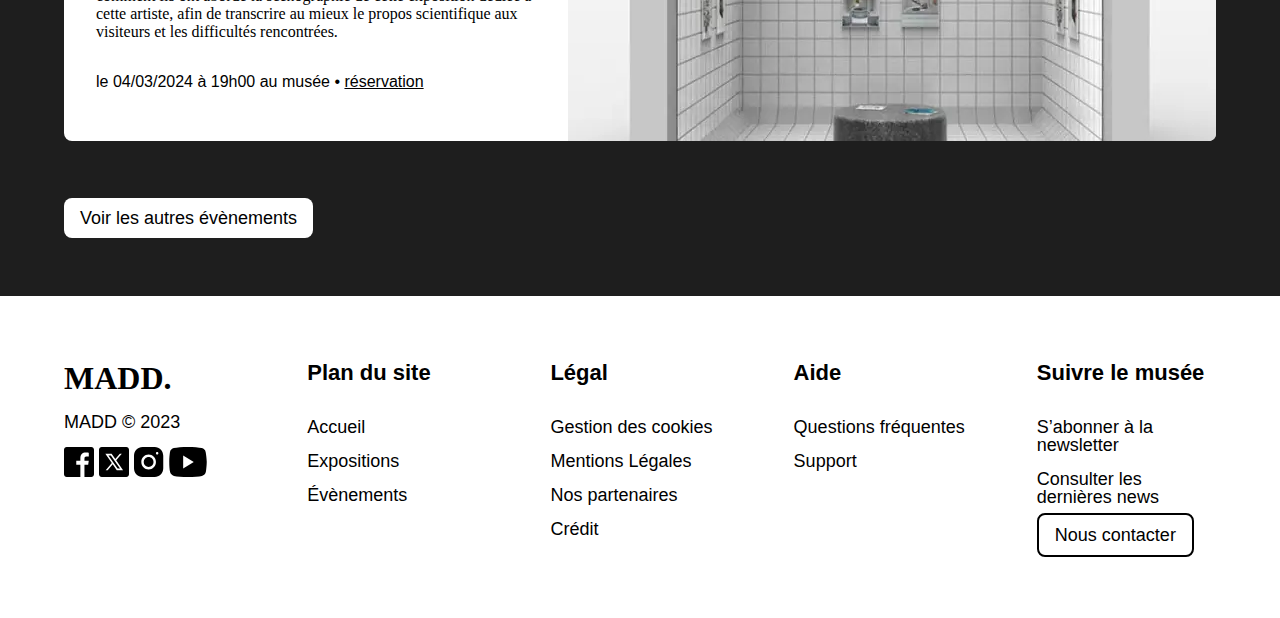
==== commit d1882cb9: "fichiers mis à jours" ====
--- a/index.html
+++ b/index.html
@@ -7,6 +7,8 @@
     <link rel="stylesheet" href="system.css">
     <link rel="stylesheet" href="style.css">
     <title>MADD Bordeaux</title>
+    <meta name="description" content="Le site du musée des arts décoratifs et du design de Bordeaux" />
+    <link rel="icon" type="image/vnd.icon" href="source+webp/logom.ico"/>
 </head>
 <body>
     <main>
@@ -16,15 +18,15 @@
                 <ul>
                     <li>
                         <div class="head-slider">
-                            <img src="http://placekitten.com/1440/738" alt="">
-                                <div class="head-text">
-                                    <h2>Exposition Chroniques du vivant</h2>
-                                    <p class="sub">Du 10 septembre au 24 décembre 2023</p>
-                                    <a href="/resa/chroniques" class="main-cta">
-                                        Réserver</a>
-                                    <a href="/expo/chroniques" class="transparent-cta">
-                                        En savoir plus</a>
-                                </div>
+                            <img src="source+webp/headchroniquesduvivant.webp" alt="">
+                            <div class="head-text">
+                                <h2>Exposition Chroniques du vivant</h2>
+                                <p class="sub">Du 10 septembre au 24 décembre 2023</p>
+                                <a href="https://madd-bordeaux.fr/rechercher-site" class="main-cta">
+                                    Réserver</a>
+                                <a href="/expo/chroniques" class="transparent-cta">
+                                    En savoir plus</a>
+                            </div>
                         </div>
                     </li>
                 </ul>
@@ -61,36 +63,66 @@
         </div>
     </section>
 </section>
-        <section>
-                <h2>Nos expositions</h2>
-                <ul>
-                    <li class="expo-card">
-                        <img src="http://placekitten.com/200/300" alt="chat">
-                        <h3>Chroniques du vivant</h3>
-                        <p>du 16 septembre 2023 au 24 décembre 2023</p>
-                        <a href="google.com">En savoir plus</a>
-                    </li>
-                    <li class="expo-card">
-                        <img src="http://placekitten.com/200/300" alt="chat">
-                        <h3>SpeakBlue</h3>
-                        <p>du 2 janvier 2024 au 5 février 2024</p>
-                        <a href="google.com">En savoir plus</a>
-                    </li>
-                    <li class="expo-card">
-                        <img src="http://placekitten.com/200/300" alt="chat">
-                        <h3>Chroniques du vivant</h3>
-                        <p>du 16 septembre 2023 au 24 décembre 2023</p>
-                        <a href="google.com">En savoir plus</a>
-                    </li>
-                    <li class="expo-card">
-                        <img src="http://placekitten.com/200/300" alt="chat">
-                        <h3>SpeakBlue</h3>
-                        <p>du 2 janvier 2024 au 5 février 2024</p>
-                        <a href="google.com">En savoir plus</a>
-                        <br>
-                    </li>
-                </ul>
-            </section>
+    <h3 class="titre">Nos expositions</h3>
+<main>
+    <section class="carousel">
+        <ul class="expo-cards" style="list-style-type:none;">
+            <li class="expo-card">
+                <div class="card">
+                    <img src="source+webp/chroniquesduvivant.webp" alt="" />
+                    <div class="card-content">
+                      <h3>Chroniques du Vivant</h3>
+                      <p>du 10 septembre au 24 décembre 2023</p>
+                        <a href="#" class="button">En savoir plus</a>
+                    </div>
+                </div>
+            </li>
+           <li class="expo-card">
+                <div class="card">
+                    <img src="source+webp/expo1.webp" alt="" />
+                    <div class="card-content">
+                      <h3>SpeakBlue</h3>
+                      <p>du 2 janvier 2024 au 5 février 2024</p>
+                        <a href="#" class="button">En savoir plus</a>
+                    </div>
+                </div>
+            </li>
+            <li class="expo-card">
+                <div class="card">
+                    <img src="source+webp/expo2.webp" alt=""/>
+                    <div class="card-content">
+                      <h3>Nestor Perkal</h3>  
+                      <p>du 5 février 2024 au 1 avril 2024</p>
+                        <a href="#" class="button">En savoir plus</a>
+                    </div>
+                </div>
+            </li>
+            <li class="expo-card">
+                <div class="card">
+                    <img src="source+webp/expo3.webp" alt=""/>
+                    <div class="card-content">
+                      <h3>Nanda Vigo</h3>  
+                      <p>du 1 avril 2024 au 22 juillet 2024</p>
+                        <a href="#" class="button">En savoir plus</a>
+                    </div>
+                </div>
+            </li>
+            <li class="expo-card">
+                <div class="card">
+                    <img src="source+webp/expo4.webp" alt=""/>
+                    <div class="card-content">
+                      <h3>Au fond ensemble</h3>  
+                      <p>du 5 février 2024 au 1 avril 2024</p>
+                        <a href="#" class="button">En savoir plus</a>
+                    </div>
+                </div>
+            </li>
+                    </div>
+                </div>
+            </li>
+        </ul>
+    </section>
+</main>
 
         <section class="musee-presentation">
             <div class="boitemusee">
@@ -99,7 +131,7 @@
                     <p>Le musée est installé dans un hôtel particulier, l'hôtel de Lalande, construit à Bordeaux entre 1775 et 1779 pour le conseiller au parlement Pierre de Raymond de Lalande. Cette maison va cahnger de statut au fil du temps. En 1880, elle est...</p>
                     <a href="MADD.html" class="secondary-cta">Lire la suite</a>
                 </div>
-                <img src= "sources/imagemusee.svg" alt="image musée">
+                <img src= "source+webp/imagemusee.webp" alt="image du MADD">
             </div>
         </section>
         
@@ -113,7 +145,7 @@
                         <p>Placée au cœur de l’hôtel particulier, SpeakBlue est une œuvre vocale, un outil éditorial et performatif. Cette première version bêta de l’œuvre sera nourrie et développée pendant deux ans de collaboration et de co-production entre les artistes et le madd-bordeaux.</p>
                         <h4>le 02/01/2024 à 18h00 au musée • <a href="/reservation">réservation</a></h4>
                     </div>
-                    <img src="sources/event1.png">
+                    <img src="source+webp/event1.webp" alt="">
                 </div>
                 <div class="ev">
                     <div class="ev-text">
@@ -121,10 +153,10 @@
                         <p>Rencontre avec Bérengère Bussioz, designer et scénographe de l'exposition et Serge Damon, concepteur lumière. Ils raconteront comment ils ont abordé la scénographie de cette exposition dédiée à cette artiste, afin de transcrire au mieux le propos scientifique aux visiteurs et les difficultés rencontrées.</p>
                         <h4>le 04/03/2024 à 19h00 au musée • <a href="/reservation">réservation</a></h4>
                     </div>
-                    <img src="sources/event2.png">
-                </div>
-                <a href="/autre-evenements" class="white-cta">Voir les autres évènements</a>
-            </div>
+                    <img src="source+webp/event2.webp" alt="">
+                </div>
+            </div>
+            <a href="/autre-evenements" class="white-cta">Voir les autres évènements</a>
         </section>      
         <!--Fin evenements-->
 
--- a/system.css
+++ b/system.css
@@ -6,6 +6,7 @@
 @font-face{
     font-family: 'Helvetica';
     font-weight: 300;
+    font-size: 16px;
     src: url('fonts/helvetica-light-587ebe5a59211.woff2') format('woff2');
 }
 
@@ -31,7 +32,7 @@
 
 --h4secondary: 24px 'Helvetica';
 
---paragraph: light 18px 'Helvetica';
+--paragraph: light 30px 'Helvetica';
 
 --sub: 30px 'Helvetica light';
 
@@ -177,13 +178,13 @@
 
 .white-cta {
     padding: 10px 16px;
-    margin-right: 16px;
+    margin-left: 64px;
     background-color: white ;
     border-radius: 8px;
     color:rgb(0, 0, 0);
     text-decoration: none;
     font-family:Helvetica;
-    font-weight:700;
+    font-weight:500;
     font-size:18px;
     line-height:150%;
 }--- a/style.css
+++ b/style.css
@@ -35,6 +35,15 @@
     height:100%;
     object-fit: cover;
 }
+.head-slider::before{
+    content:"";
+    display: block;
+    position:absolute;
+    background: linear-gradient(180deg, rgba(48, 48, 48, 0.26) 58.85%, #000 100%);
+    height: 100%;
+    width: 100%;
+    z-index:1;
+}
 .head-text {
     z-index: 2;
     position: relative;
@@ -47,6 +56,39 @@
 }
 .head-text .sub {
     margin-bottom:32px;
+}
+
+/* EXPOSITION ICI*/
+.titre{
+    font-family: Helvetica Light;
+    color: #ffffff;
+    padding-left: 72px;
+    padding-bottom: 64px;
+    background-color: #1E1E1E;
+    margin-top: 128px;
+}
+.expo-cards {
+    display: flex;
+    color: #ffffff;
+    font-family: Helvetica Light;
+    overflow-x: scroll;
+    padding: 10px;
+    margin-left: 64px;
+}
+.expo-card {
+    margin-right: 32px;
+    margin-bottom: 128px;
+}
+.button {
+    color: #ffffff;
+    text-align: justify;
+    font-family: Helvetica;
+    font-size: 22px;
+    font-style: normal;
+    font-weight: 400;
+    line-height: normal;
+    margin-left: 0px;
+    margin-top: -130px;
 }
 
 /* FOOTER ICI */
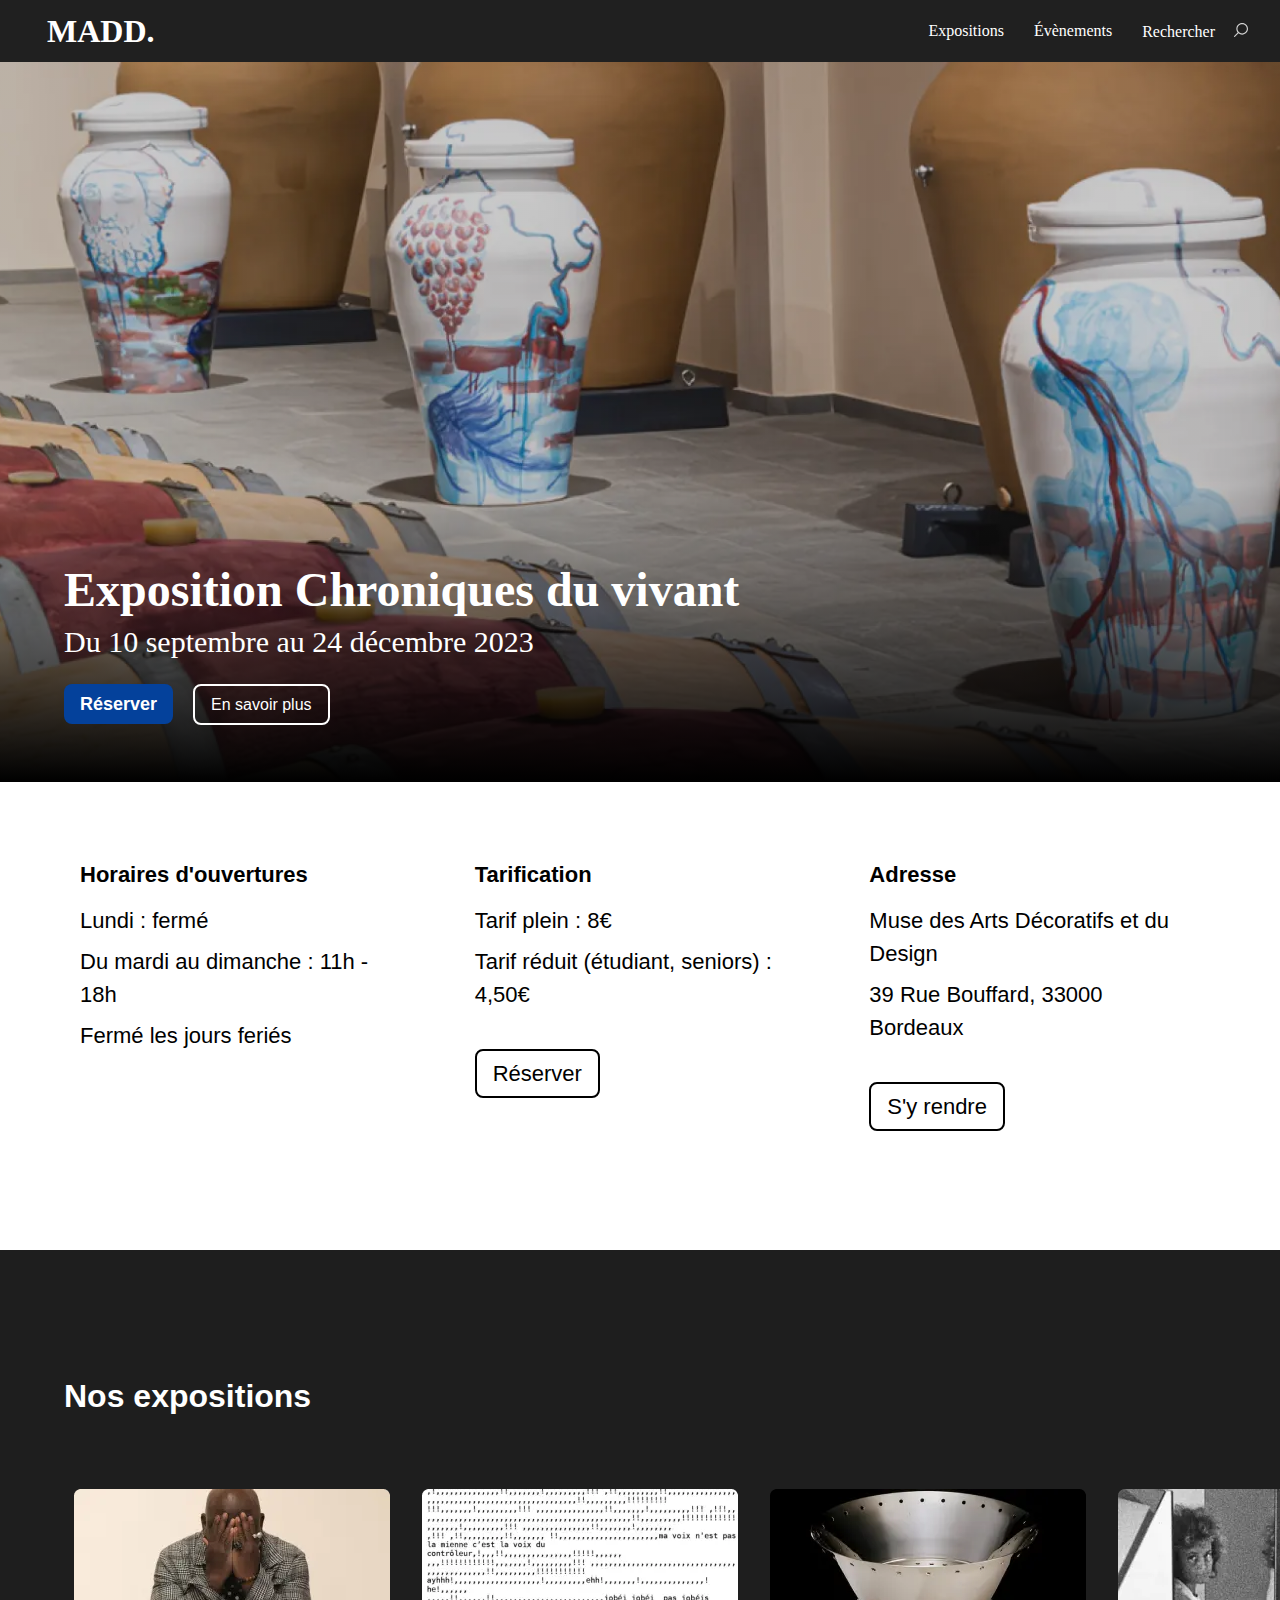
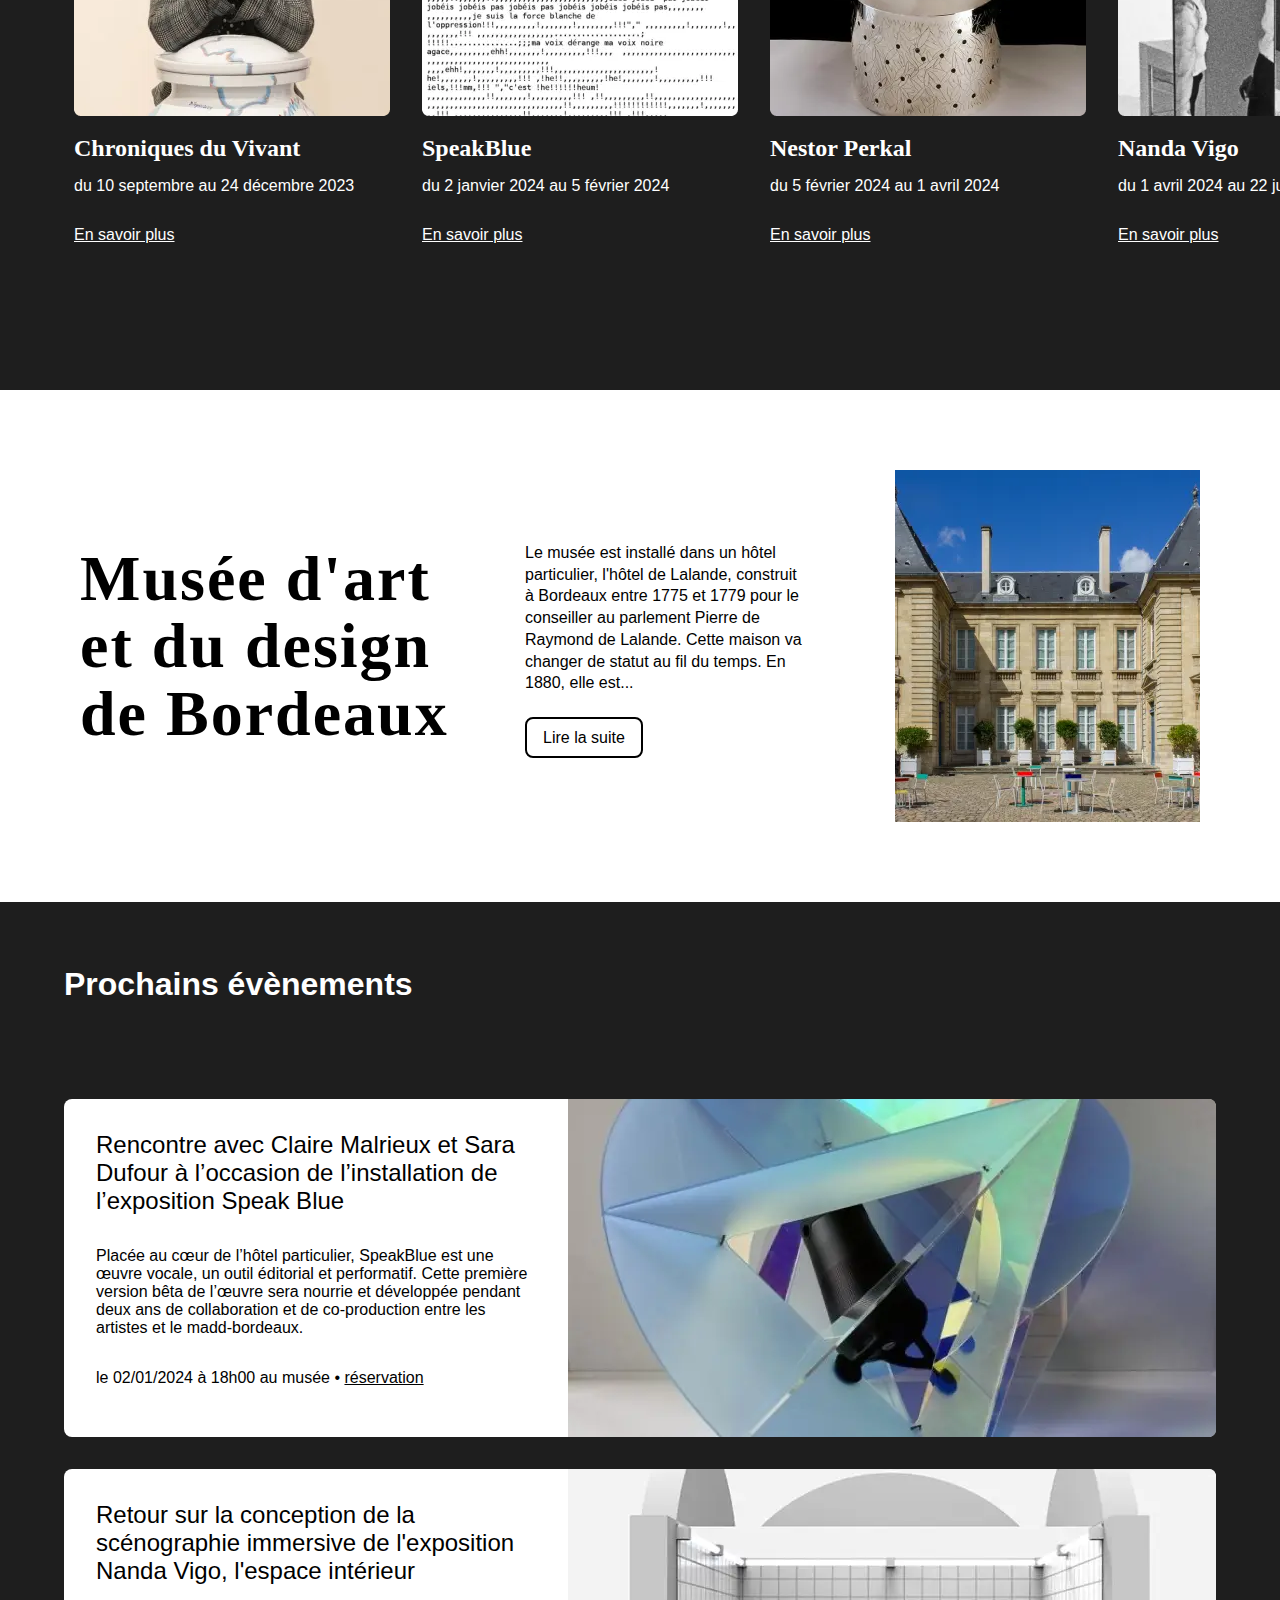
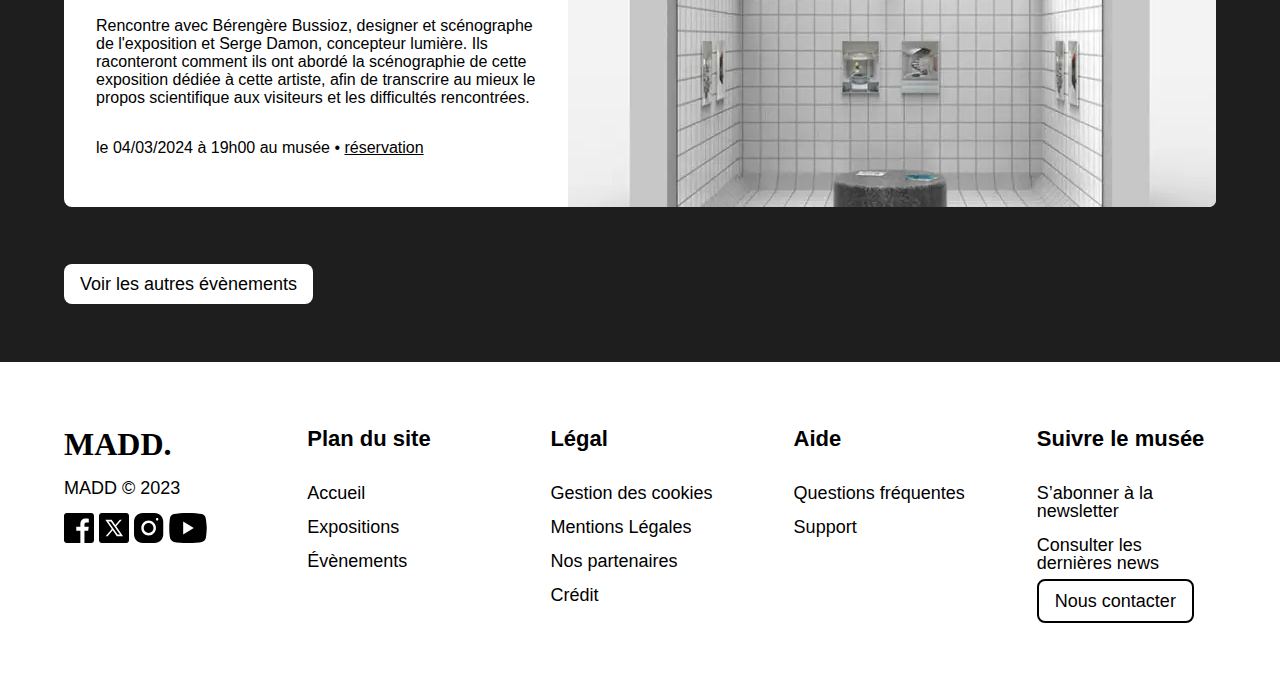
==== commit 48381628: "updated" ====
--- a/index.html
+++ b/index.html
@@ -8,7 +8,8 @@
     <link rel="stylesheet" href="style.css">
     <title>MADD Bordeaux</title>
     <meta name="description" content="Le site du musée des arts décoratifs et du design de Bordeaux" />
-    <link rel="icon" type="image/vnd.icon" href="source+webp/logom.ico"/>
+    <link rel="shortcut icon" type="image/png" href="source+webp/logom2.ico" />
+
 </head>
 <body>
     <main>
@@ -22,9 +23,9 @@
                             <div class="head-text">
                                 <h2>Exposition Chroniques du vivant</h2>
                                 <p class="sub">Du 10 septembre au 24 décembre 2023</p>
-                                <a href="https://madd-bordeaux.fr/rechercher-site" class="main-cta">
+                                <a href="Site_musée.html" class="main-cta">
                                     Réserver</a>
-                                <a href="/expo/chroniques" class="transparent-cta">
+                                <a href="Site_musée.html" class="transparent-cta">
                                     En savoir plus</a>
                             </div>
                         </div>
@@ -47,7 +48,7 @@
                     <li>Tarif plein : 8€</li>
                     <li>Tarif réduit (étudiant, seniors) : 4,50€</li>
                     <li> 
-                        <a href="http://google.com" class="secondary-cta">Réserver</a>
+                        <a href="https://madd-bordeaux.fr/le-musee/informations-pratiques" class="secondary-cta">Réserver</a>
                     </li>
                 </ul>
             </div>
@@ -57,7 +58,7 @@
                 <li>Muse des Arts Décoratifs et du Design</li>
                 <li>39 Rue Bouffard, 33000 Bordeaux</li>
                 <li> 
-                    <a href="https://google.com" class="secondary-cta">S'y rendre</a>
+                    <a href="https://www.google.fr/maps/place/Mus%C3%A9e+des+Arts+D%C3%A9coratifs+et+du+Design/@44.8389472,-0.5822982,17z/data=!3m1!4b1!4m6!3m5!1s0xd5527dc1ad9b7a3:0xe88b91a2a7896856!8m2!3d44.8389434!4d-0.5797233!16s%2Fg%2F11b6cnvy6j?entry=ttu" class="secondary-cta">S'y rendre</a>
                 </li>
             </ul>
         </div>
@@ -69,11 +70,11 @@
         <ul class="expo-cards" style="list-style-type:none;">
             <li class="expo-card">
                 <div class="card">
-                    <img src="source+webp/chroniquesduvivant.webp" alt="" />
+                    <img src="source+webp/chroniquesduvivant.webp" alt="Photo d'exposition chroniques du vivant" />
                     <div class="card-content">
                       <h3>Chroniques du Vivant</h3>
                       <p>du 10 septembre au 24 décembre 2023</p>
-                        <a href="#" class="button">En savoir plus</a>
+                        <a href="https://madd-bordeaux.fr/expositions/chroniques-du-vivant" class="button">En savoir plus</a>
                     </div>
                 </div>
             </li>
@@ -83,7 +84,7 @@
                     <div class="card-content">
                       <h3>SpeakBlue</h3>
                       <p>du 2 janvier 2024 au 5 février 2024</p>
-                        <a href="#" class="button">En savoir plus</a>
+                        <a href="https://madd-bordeaux.fr/expositions/speakblue" class="button">En savoir plus</a>
                     </div>
                 </div>
             </li>
@@ -93,7 +94,7 @@
                     <div class="card-content">
                       <h3>Nestor Perkal</h3>  
                       <p>du 5 février 2024 au 1 avril 2024</p>
-                        <a href="#" class="button">En savoir plus</a>
+                        <a href="https://madd-bordeaux.fr/expositions/nestor-perkal" class="button">En savoir plus</a>
                     </div>
                 </div>
             </li>
@@ -103,7 +104,7 @@
                     <div class="card-content">
                       <h3>Nanda Vigo</h3>  
                       <p>du 1 avril 2024 au 22 juillet 2024</p>
-                        <a href="#" class="button">En savoir plus</a>
+                        <a href="https://madd-bordeaux.fr/expositions/nanda-vigo-lespace-interieur" class="button">En savoir plus</a>
                     </div>
                 </div>
             </li>
@@ -113,7 +114,7 @@
                     <div class="card-content">
                       <h3>Au fond ensemble</h3>  
                       <p>du 5 février 2024 au 1 avril 2024</p>
-                        <a href="#" class="button">En savoir plus</a>
+                        <a href="https://madd-bordeaux.fr/expositions/au-fond-ensemble" class="button">En savoir plus</a>
                     </div>
                 </div>
             </li>
@@ -128,8 +129,8 @@
             <div class="boitemusee">
                 <h2>Musée d'art et du design de Bordeaux</h2>
                 <div class="txtmusee">
-                    <p>Le musée est installé dans un hôtel particulier, l'hôtel de Lalande, construit à Bordeaux entre 1775 et 1779 pour le conseiller au parlement Pierre de Raymond de Lalande. Cette maison va cahnger de statut au fil du temps. En 1880, elle est...</p>
-                    <a href="MADD.html" class="secondary-cta">Lire la suite</a>
+                    <p>Le musée est installé dans un hôtel particulier, l'hôtel de Lalande, construit à Bordeaux entre 1775 et 1779 pour le conseiller au parlement Pierre de Raymond de Lalande. Cette maison va changer de statut au fil du temps. En 1880, elle est...</p>
+                    <a href="https://madd-bordeaux.fr/le-musee" class="secondary-cta">Lire la suite</a>
                 </div>
                 <img src= "source+webp/imagemusee.webp" alt="image du MADD">
             </div>
@@ -143,7 +144,7 @@
                     <div class="ev-text">
                         <h3>Rencontre avec Claire Malrieux et Sara Dufour à l’occasion de l’installation de l’exposition Speak Blue</h3>
                         <p>Placée au cœur de l’hôtel particulier, SpeakBlue est une œuvre vocale, un outil éditorial et performatif. Cette première version bêta de l’œuvre sera nourrie et développée pendant deux ans de collaboration et de co-production entre les artistes et le madd-bordeaux.</p>
-                        <h4>le 02/01/2024 à 18h00 au musée • <a href="/reservation">réservation</a></h4>
+                        <h4>le 02/01/2024 à 18h00 au musée • <a href="https://madd-bordeaux.fr/rencontres-conferences/rencontre-avec-claire-malrieux-loccasion-de-linstallation-de-loeuvre">réservation</a></h4>
                     </div>
                     <img src="source+webp/event1.webp" alt="">
                 </div>
@@ -151,7 +152,7 @@
                     <div class="ev-text">
                         <h3>Retour sur la conception de la scénographie immersive de l'exposition Nanda Vigo, l'espace intérieur</h3>
                         <p>Rencontre avec Bérengère Bussioz, designer et scénographe de l'exposition et Serge Damon, concepteur lumière. Ils raconteront comment ils ont abordé la scénographie de cette exposition dédiée à cette artiste, afin de transcrire au mieux le propos scientifique aux visiteurs et les difficultés rencontrées.</p>
-                        <h4>le 04/03/2024 à 19h00 au musée • <a href="/reservation">réservation</a></h4>
+                        <h4>le 04/03/2024 à 19h00 au musée • <a href="https://madd-bordeaux.fr/expositions/nanda-vigo-lespace-interieur">réservation</a></h4>
                     </div>
                     <img src="source+webp/event2.webp" alt="">
                 </div>
--- a/system.css
+++ b/system.css
@@ -154,6 +154,14 @@
     font-weight:700;
     font-size:18px;
     line-height:150%;
+    height: 200px;
+    width: 200px;
+    background-color: #04419B;
+    transition: background-color 0.2s linear;
+}
+.main-cta:hover{
+        background-color: rgb(8, 8, 8)
+    
 }
 .transparent-cta {
     padding:10px 16px;
@@ -187,4 +195,5 @@
     font-weight:500;
     font-size:18px;
     line-height:150%;
+    letter-spacing: normal;
 }--- a/style.css
+++ b/style.css
@@ -60,12 +60,14 @@
 
 /* EXPOSITION ICI*/
 .titre{
-    font-family: Helvetica Light;
+    font-family: Helvetica;
     color: #ffffff;
-    padding-left: 72px;
+    padding-left: 64px;
     padding-bottom: 64px;
+    font-size: 32px;
     background-color: #1E1E1E;
     margin-top: 128px;
+    font-weight: 700;
 }
 .expo-cards {
     display: flex;
@@ -76,21 +78,48 @@
     margin-left: 64px;
 }
 .expo-card {
+    display:flex;
     margin-right: 32px;
     margin-bottom: 128px;
-}
+    gap:16px;
+    flex-direction: column;
+}
+.expo-card h3 {
+    font-family: Playfair Display;
+    padding-top: 16px;
+    padding-bottom:16px;
+    font-weight: 700;
+}
+
+.expo-card p {
+    padding-bottom: 32px;
+    font-size: 16px;
+}
+
 .button {
     color: #ffffff;
     text-align: justify;
     font-family: Helvetica;
-    font-size: 22px;
+    font-size: 16px;
     font-style: normal;
     font-weight: 400;
     line-height: normal;
     margin-left: 0px;
     margin-top: -130px;
 }
-
+::-webkit-scrollbar {
+    width: 10px;
+    height: 10px;   /sera inutile a terme/
+    border-radius: 8px;
+}
+::-webkit-scrollbar-track {
+    background: var(--header);
+    border-radius: 8px;
+}
+::-webkit-scrollbar-thumb {
+    background: var(--hover);
+    border-radius:8px;
+}
 /* FOOTER ICI */
 .logo {
     color: #000;
@@ -137,6 +166,11 @@
 .info li a {
     line-height: 5;
     margin-top:16px;
+}
+
+.last-news{
+    margin-bottom: 20px;
+    display: inline-block;
 }
 
 
@@ -219,6 +253,7 @@
 
 .txtmusee{
     flex-direction: column;
+    letter-spacing: normal;
 }
 
 .musee-presentation img{
@@ -227,11 +262,12 @@
     min-width:300px;
     display:flex;
     flex:1;
+    object-fit: cover;
 }
 
 .boitemusee h2 {
     width: 381px;
-    height: 230px;
+
     color: #000;
     font-family: Playfair Display;
     font-size: 64px;
@@ -242,7 +278,6 @@
 
 .boitemusee p{
     width: 314px;
-    height: 151px;
     flex-shrink: 0;
     text-overflow: ellipsis;
     font-family: Helvetica Light;
@@ -250,7 +285,8 @@
     font-style: normal;
     font-weight: 400;
     line-height: 136.8%;
-    margin-bottom: 64px;
+    margin-bottom: 32px;
+    padding-right:32px;
 }
 
 /*Fin encart presentation du musee*/
@@ -277,6 +313,12 @@
     flex-direction: column;
     gap:32px;
 }
+
+.ev-text p {
+    font-family: Helvetica;
+    font-weight: 500;
+}
+
 .ev div{
     flex:1;
 }
@@ -329,11 +371,23 @@
 
 .evenements p {
     color: #000;
-    font-family: Helvetica Light;
     font-size: 16px;
     font-style: normal;
     font-weight: 400;
     line-height: normal;
 }
 
-/*Fin évênements*/+/*Fin évênements*/
+
+
+.expo-card p {
+    font-family: Helvetica;
+    font-size: 16px;
+    font-weight: 400;
+}
+
+.txtmusee p {
+    font-family: Helvetica;
+    font-size: 16px;
+    font-weight: 400;
+}